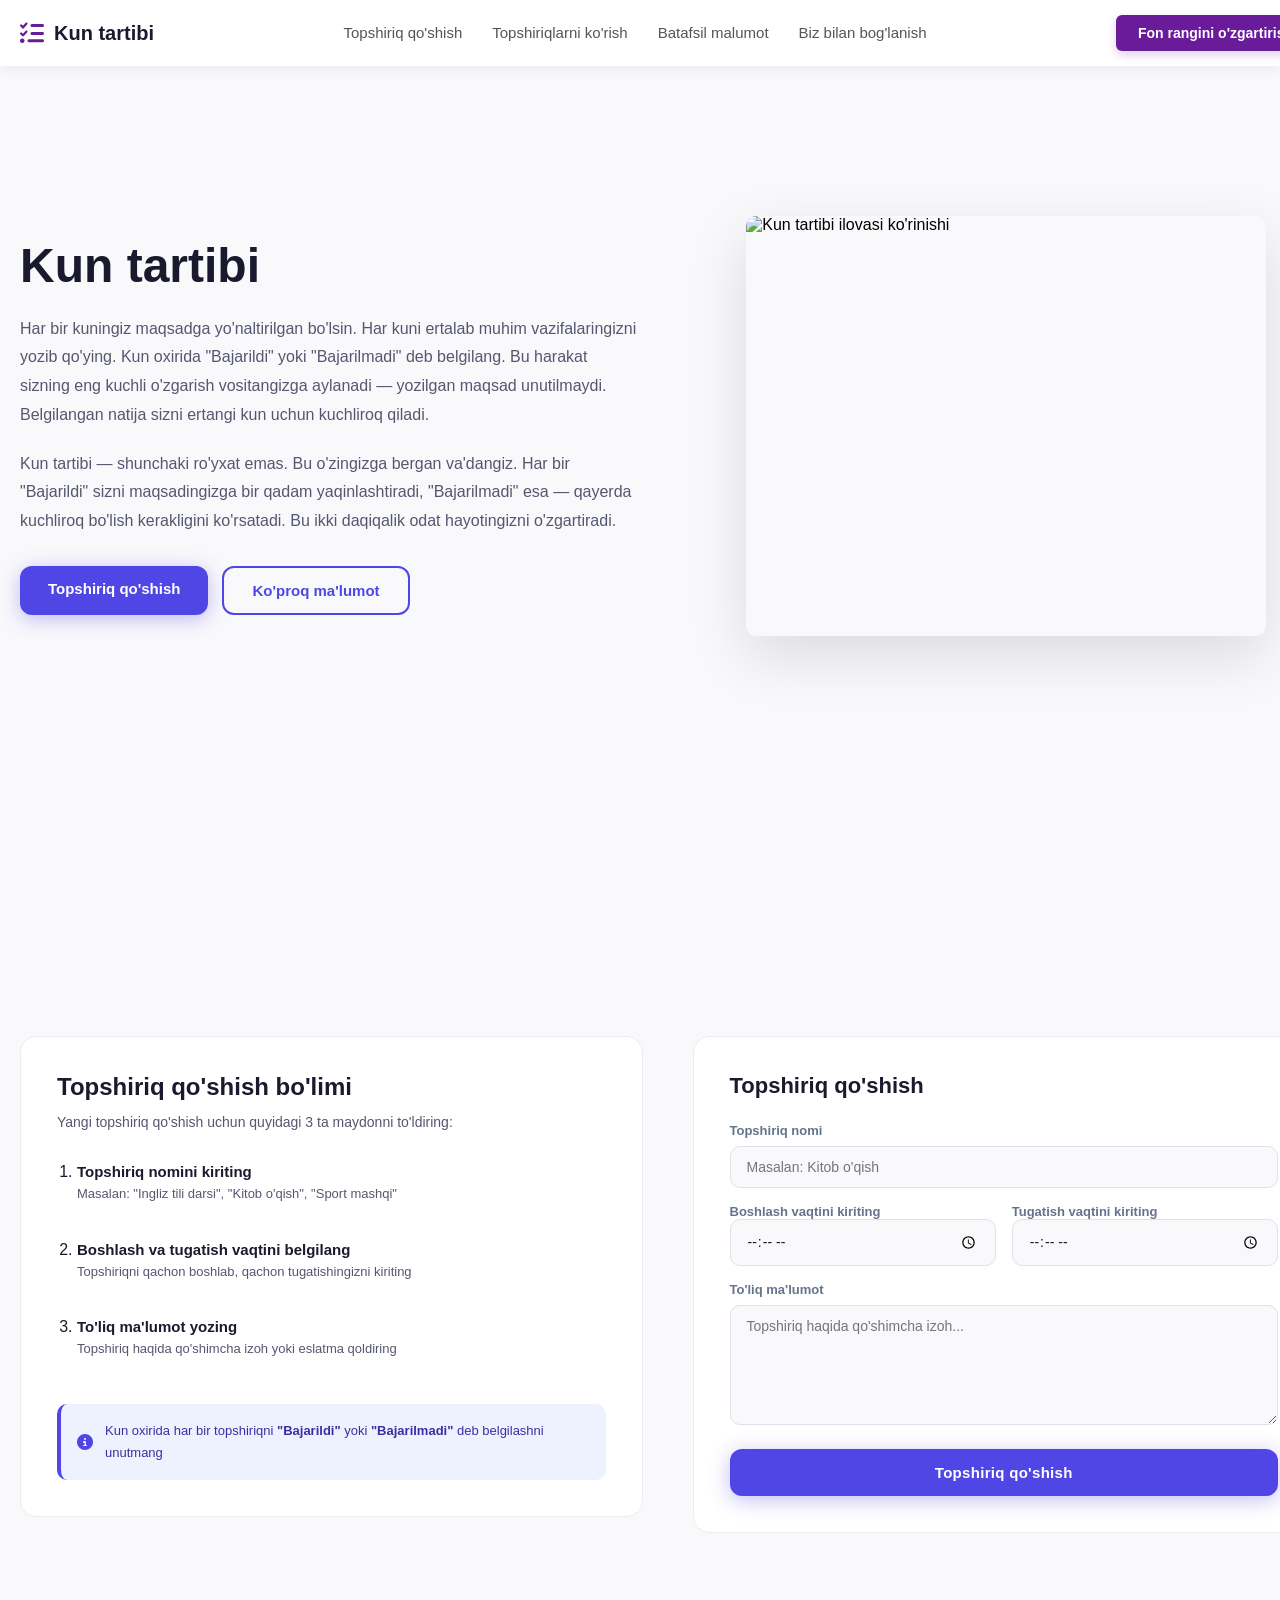
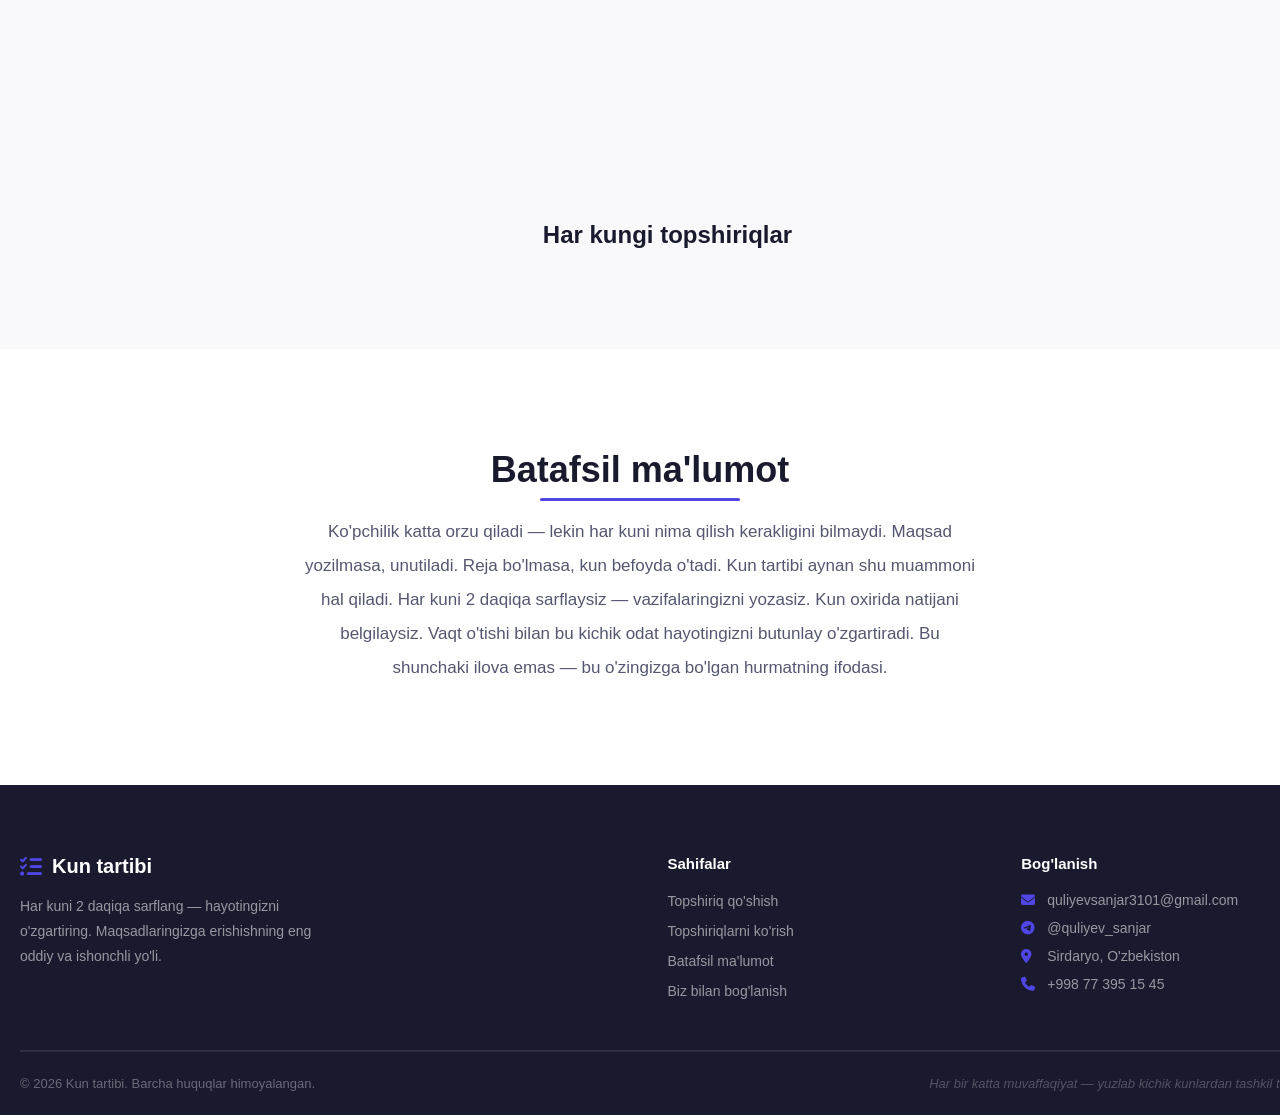
==== index.html @ b821792e "loyiha local storegdan malumot olib keyin uni ekranga chiqarishga moslatirilyapdi" ====
<!DOCTYPE html>
<html lang="uz">

<head>
    <meta charset="UTF-8">
    <meta name="viewport" content="width=device-width, initial-scale=1.0">
    <title>Kun tartibi</title>
    <link rel="stylesheet" href="daily_routine.css">
    <link rel="stylesheet" href="https://cdnjs.cloudflare.com/ajax/libs/font-awesome/6.5.0/css/all.min.css">
</head>

<body>
    <header>
        <div class="contanier">
            <nav class="nav">
                <div class="nav__logo">
                    <i class="fa-solid fa-list-check" aria-hidden="true"></i>
                    <h3 class="nav__title">Kun tartibi</h3>
                </div>
                <ul class="nav__list">
                    <li class="nav__item">
                        <a class="nav__link" href="#created_todo">Topshiriq qo'shish</a>
                    </li>
                    <li class="nav__item">
                        <a class="nav__link" href="#box_todo_cards">Topshiriqlarni ko'rish</a>
                    </li>
                    <li class=" nav__item">
                            <a class="nav__link" href="#abaut">Batafsil malumot</a>
                    </li>
                    <li class="nav__item">
                        <a class="nav__link" href="#footer">Biz bilan bog'lanish</a>
                    </li>
                </ul>
                <button class="nav__btn" type="button">Fon rangini o'zgartirish</button>
            </nav>
        </div>
    </header>

    <main>
        <section class="hero">
            <div class="contanier">
                <div class="hero__text">
                    <h1>Kun tartibi</h1>
                    <p>
                        Har bir kuningiz maqsadga yo'naltirilgan bo'lsin.
                        Har kuni ertalab muhim vazifalaringizni yozib qo'ying.
                        Kun oxirida "Bajarildi" yoki "Bajarilmadi" deb belgilang.
                        Bu harakat sizning eng kuchli o'zgarish vositangizga aylanadi —
                        yozilgan maqsad unutilmaydi. Belgilangan natija sizni
                        ertangi kun uchun kuchliroq qiladi.
                    </p>
                    <p>
                        Kun tartibi — shunchaki ro'yxat emas. Bu o'zingizga bergan
                        va'dangiz. Har bir "Bajarildi" sizni maqsadingizga bir qadam
                        yaqinlashtiradi, "Bajarilmadi" esa — qayerda kuchliroq bo'lish
                        kerakligini ko'rsatadi. Bu ikki daqiqalik odat hayotingizni
                        o'zgartiradi.
                    </p>
                    <div class="hero__btns">
                        <a href="#created_todo" type="button">Topshiriq qo'shish</a>
                        <a href="#abaut" type="button">Ko'proq ma'lumot</a>
                    </div>
                </div>
                <div class="hero__img">
                    <img src="https://mir-s3-cdn-cf.behance.net/projects/404/f6aa38235719195.68dd0579558c4.jpg"
                        alt="Kun tartibi ilovasi ko'rinishi">
                </div>
            </div>
        </section>

        <section id="created_todo" class="form_todo">
            <div class="contanier">
                <div class="form_info">
                    <h2>Topshiriq qo'shish bo'limi</h2>
                    <p>Yangi topshiriq qo'shish uchun quyidagi 3 ta maydonni to'ldiring:</p>
                    <ol>
                        <li>
                            <strong>Topshiriq nomini kiriting</strong>
                            <p>Masalan: "Ingliz tili darsi", "Kitob o'qish", "Sport mashqi"</p>
                        </li>
                        <li>
                            <strong>Boshlash va tugatish vaqtini belgilang</strong>
                            <p>Topshiriqni qachon boshlab, qachon tugatishingizni kiriting</p>
                        </li>
                        <li>
                            <strong>To'liq ma'lumot yozing</strong>
                            <p>Topshiriq haqida qo'shimcha izoh yoki eslatma qoldiring</p>
                        </li>
                    </ol>
                    <div class="form_info__note">
                        <i class="fa-solid fa-circle-info"></i>
                        <p>
                            Kun oxirida har bir topshiriqni
                            <strong>"Bajarildi"</strong> yoki
                            <strong>"Bajarilmadi"</strong>
                            deb belgilashni unutmang
                        </p>
                    </div>
                </div>

                <div class="form">
                    <form action="">
                        <h3>Topshiriq qo'shish</h3>
                        <label for="form_title">Topshiriq nomi</label>
                        <input id="form_title" type="text" placeholder="Masalan: Kitob o'qish">
                        <div class="time_todo">
                            <div class="start_time">
                                <label class="lbl_start" for="start">Boshlash vaqtini kiriting</label>
                                <input class="start" id="start" type="time">
                            </div>
                            <div class="end_time">
                                <label class="lbl_end" for="end">Tugatish vaqtini kiriting</label>
                                <input class="end" id="end" type="time">
                            </div>
                        </div>
                        <label for="form_body">To'liq ma'lumot</label>
                        <textarea name="form_body" id="form_body"
                            placeholder="Topshiriq haqida qo'shimcha izoh..."></textarea>
                        <button id="todo_btn" class="form_btn" type="submit">Topshiriq qo'shish</button>
                    </form>
                </div>
            </div>
        </section>
        <section id="box_todo_cards" class="box_todo_cards">
            <div class="contanier">
                <div class="todo_cards_title">
                    <h1>Har kungi topshiriqlar</h1>
                </div>
                <div id="todo_cards" class="todo_cards">
                </div>
            </div>
        </section>
        <section class="box_upd_form">
            <div class="upd_form">
                <form action="">
                    <h3>Topshiriqni ozgartirish</h3>
                    <label for="upd_form_title">Topshiriq nomi</label>
                    <input id="upd_form_title" type="text" placeholder="Masalan: Kitob o'qish">
                    <div class="upd_time_todo">
                        <div class="upd_start_time">
                            <label class="lbl_start" for="upd_start">Boshlash vaqtini kiriting</label>
                            <input class="upd_start" id="upd_start" type="time">
                        </div>
                        <div class="upd_end_time">
                            <label class="upd_lbl_end" for="upd_end">Tugatish vaqtini kiriting</label>
                            <input class="upd_end" id="upd_end" type="time">
                        </div>
                    </div>
                    <label for="upd_form_body">To'liq ma'lumot</label>
                    <textarea name="upd_form_body" id="upd_form_body"
                        placeholder="Topshiriq haqida qo'shimcha izoh..."></textarea>
                    <button id="upd_todo_btn" class="upd_form_btn" type="submit">O'zgartirish</button>
        </section>
        <section id="abaut" class="about">
            <div class="abaut_contanier">
                <h1 class="about__title">Batafsil ma'lumot</h1>
                <p class="about__desc">
                    Ko'pchilik katta orzu qiladi — lekin har kuni nima qilish kerakligini bilmaydi.
                    Maqsad yozilmasa, unutiladi. Reja bo'lmasa, kun befoyda o'tadi.
                    Kun tartibi aynan shu muammoni hal qiladi. Har kuni 2 daqiqa sarflaysiz —
                    vazifalaringizni yozasiz. Kun oxirida natijani belgilaysiz. Vaqt o'tishi bilan
                    bu kichik odat hayotingizni butunlay o'zgartiradi.
                    Bu shunchaki ilova emas — bu o'zingizga bo'lgan hurmatning ifodasi.
                </p>
            </div>
        </section>
    </main>
    <footer id="footer" class="footer">
        <div class="contanier">
            <div class="footer__top">
                <div class="footer__brand">
                    <div class="footer__logo">
                        <i class="fa-solid fa-list-check"></i>
                        <h3>Kun tartibi</h3>
                    </div>
                    <p>Har kuni 2 daqiqa sarflang — hayotingizni o'zgartiring. Maqsadlaringizga erishishning eng oddiy
                        va ishonchli yo'li.</p>
                </div>
                <div class="footer__links">
                    <h4>Sahifalar</h4>
                    <ul>
                        <li><a href="#created_todo">Topshiriq qo'shish</a></li>
                        <li><a href="#box_todo_cards">Topshiriqlarni ko'rish</a></li>
                        <li><a href="#abaut">Batafsil ma'lumot</a></li>
                        <li><a href="#footer">Biz bilan bog'lanish</a></li>
                    </ul>
                </div>
                <div class="footer__contact">
                    <h4>Bog'lanish</h4>
                    <ul>
                        <li>
                            <i class="fa-solid fa-envelope"></i>
                            <a
                                href="https://mail.google.com/mail/u/0/#inbox?compose=new">quliyevsanjar3101@gmail.com</a>
                        </li>
                        <li>
                            <i class="fa-brands fa-telegram"></i>
                            <a href="https://t.me/quliyev_sanjar">@quliyev_sanjar</a>
                        </li>
                        <li>
                            <i class="fa-solid fa-location-dot"></i>
                            <span>Sirdaryo, O'zbekiston</span>
                        </li>
                        <li>
                            <i class="fa-solid fa-phone"></i>
                            <span>+998 77 395 15 45</span>
                        </li>
                    </ul>
                </div>
            </div>
            <div class="footer__bottom">
                <p>© 2026 Kun tartibi. Barcha huquqlar himoyalangan.</p>
                <p>Har bir katta muvaffaqiyat — yuzlab kichik kunlardan tashkil topadi.</p>
            </div>
        </div>
    </footer>
    <script src="daily_routine.js"></script>
</body>

</html>
---- daily_routine.css ----
/* ─── CSS Variables (Light Mode) ─────────────────── */
:root {
    --bg-primary: #ffffff;
    --bg-secondary: #f9f9fb;
    --bg-input: #f9f9fb;
    --bg-card: #ffffff;
    --bg-hero: #f9f9fb;
    --bg-about: #ffffff;
    --bg-note: #eef2ff;

    --text-primary: #1a1a2e;
    --text-secondary: #555770;
    --text-muted: #64748b;
    --text-placeholder: #cbd5e1;

    --border-color: #ececf1;
    --border-input: #e0e0eb;
    --border-card: #e8eeff;
    --border-note: #4f46e5;

    --accent-purple: #6a1b9a;
    --accent-purple-dark: #4a148c;
    --accent-indigo: #4f46e5;
    --accent-indigo-dark: #4338ca;
    --accent-indigo-darker: #3730a3;
    --accent-blue-start: #0ea5e9;
    --accent-blue-end: #38bdf8;

    --nav-link: #555;
    --nav-link-hover: #6a1b9a;
    --logo-icon: #6a1b9a;

    --note-icon: #4f46e5;
    --note-text: #3730a3;

    --card-gradient-start: #ffffff;
    --card-gradient-end: #f7f9ff;
    --card-time-bg-start: #f5f7ff;
    --card-time-bg-end: #eef1ff;
    --card-time-border: #dde3ff;
    --card-time-label: #a0aacc;
    --card-time-value: #5a6fd6;
    --card-title: #4a5dbf;
    --card-body: #8f9dc8;

    --btn-upd-start: #1e3a8a;
    --btn-upd-end: #2563eb;
    --btn-del-start: #880000;
    --btn-del-end: #cc2200;
    --btn-del-border: #ffd0d0;

    --modal-bg: #ffffff;
    --modal-input-border: #e2e8f0;
    --modal-text: #1e293b;
    --modal-backdrop: rgba(15, 23, 42, 0.5);

    --shadow-header: 0 4px 12px rgba(0, 0, 0, 0.05);
    --shadow-img: 0 20px 60px rgba(0, 0, 0, 0.12);
    --shadow-modal: 0 25px 60px rgba(0, 0, 0, 0.18);
    --shadow-form: 0 4px 20px rgba(79, 70, 229, 0.35);
    --shadow-form-hover: 0 8px 28px rgba(79, 70, 229, 0.5);
    --shadow-form-active: 0 2px 10px rgba(79, 70, 229, 0.3);
    --shadow-modal-btn: 0 4px 14px rgba(14, 165, 233, 0.35);
    --focus-ring: 0 0 0 4px rgba(79, 70, 229, 0.1);
}

/* ─── CSS Variables (Dark Mode) ──────────────────── */
body.dark-mode {
    --bg-primary: #0f0f17;
    --bg-secondary: #13131e;
    --bg-input: #1a1a2a;
    --bg-card: #1a1a2a;
    --bg-hero: #13131e;
    --bg-about: #0f0f17;
    --bg-note: #1e1e35;

    --text-primary: #e8e8f0;
    --text-secondary: #9494b0;
    --text-muted: #8899bb;
    --text-placeholder: #4a5580;

    --border-color: #2a2a42;
    --border-input: #2e2e48;
    --border-card: #2a2a48;
    --border-note: #6366f1;

    --accent-purple: #a855f7;
    --accent-purple-dark: #9333ea;
    --accent-indigo: #6366f1;
    --accent-indigo-dark: #4f52d4;
    --accent-indigo-darker: #4346c4;
    --accent-blue-start: #38bdf8;
    --accent-blue-end: #7dd3fc;

    --nav-link: #c0c0d8;
    --nav-link-hover: #a78bfa;
    --logo-icon: #a855f7;

    --note-icon: #818cf8;
    --note-text: #c7d2fe;

    --card-gradient-start: #1a1a2a;
    --card-gradient-end: #1e1e30;
    --card-time-bg-start: #1e1e34;
    --card-time-bg-end: #1a1a30;
    --card-time-border: #2e2e50;
    --card-time-label: #5a6490;
    --card-time-value: #818cf8;
    --card-title: #818cf8;
    --card-body: #6870a0;

    --btn-upd-start: #1e40af;
    --btn-upd-end: #3b82f6;
    --btn-del-start: #991b1b;
    --btn-del-end: #dc2626;
    --btn-del-border: #7f1d1d;

    --modal-bg: #1a1a2e;
    --modal-input-border: #2e2e48;
    --modal-text: #e2e8f0;
    --modal-backdrop: rgba(0, 0, 0, 0.75);

    --shadow-header: 0 4px 12px rgba(0, 0, 0, 0.3);
    --shadow-img: 0 20px 60px rgba(0, 0, 0, 0.4);
    --shadow-modal: 0 25px 60px rgba(0, 0, 0, 0.5);
    --shadow-form: 0 4px 20px rgba(99, 102, 241, 0.25);
    --shadow-form-hover: 0 8px 28px rgba(99, 102, 241, 0.4);
    --shadow-form-active: 0 2px 10px rgba(99, 102, 241, 0.2);
    --shadow-modal-btn: 0 4px 14px rgba(56, 189, 248, 0.25);
    --focus-ring: 0 0 0 4px rgba(99, 102, 241, 0.2);
}

/* ─── Universal Reset ────────────────────────────── */
* {
    margin: 0;
    padding: 0;
    box-sizing: border-box;
    font-family: 'Poppins', sans-serif;
    transition:
        background-color 0.35s ease,
        background 0.35s ease,
        color 0.25s ease,
        border-color 0.25s ease,
        box-shadow 0.25s ease;
}

/* ─── Header ─────────────────────────────────────── */
header {
    background-color: var(--bg-primary);
    padding: 15px 0;
    box-shadow: var(--shadow-header);
    position: sticky;
    top: 0;
    z-index: 1000;
}

.contanier {
    width: 1335px;
    margin: 0 auto;
    padding: 0 20px;
}

.nav {
    display: flex;
    justify-content: space-between;
    align-items: center;
}

.nav__logo {
    display: flex;
    align-items: center;
    gap: 10px;
}

.nav__logo i {
    font-size: 24px;
    color: var(--logo-icon);
}

.nav__logo h3 {
    font-size: 20px;
    color: var(--text-primary);
    font-weight: 700;
}

.nav__list {
    display: flex;
    list-style: none;
    gap: 30px;
}

.nav__link {
    text-decoration: none;
    color: var(--nav-link);
    font-size: 15px;
    font-weight: 500;
    transition: color 0.3s ease;
    position: relative;
}

.nav__link:hover {
    color: var(--nav-link-hover);
}

.nav__link::after {
    content: '';
    position: absolute;
    width: 0;
    height: 2px;
    bottom: -4px;
    left: 0;
    background-color: var(--nav-link-hover);
    transition: width 0.3s ease;
}

.nav__link:hover::after {
    width: 100%;
}

.nav__btn {
    background-color: var(--accent-purple);
    color: #ffffff;
    border: none;
    padding: 10px 22px;
    border-radius: 6px;
    font-size: 14px;
    font-weight: 600;
    cursor: pointer;
    transition: all 0.3s cubic-bezier(0.4, 0, 0.2, 1);
    box-shadow: 0 4px 10px rgba(106, 27, 154, 0.2);
}

.nav__btn:hover {
    background-color: var(--accent-purple-dark);
    transform: translateY(-2px);
    box-shadow: 0 6px 15px rgba(106, 27, 154, 0.3);
}

.nav__btn:active {
    transform: translateY(0);
}

/* ─── Hero ─────────────────────────────────────── */
.hero {
    background-color: var(--bg-hero);
    min-height: 100vh;
    padding-top: 150px;
}

.hero .contanier {
    display: flex;
    align-items: center;
    gap: 60px;
}

.hero__text {
    flex: 1;
    display: flex;
    flex-direction: column;
    gap: 20px;
}

.hero__text h1 {
    font-size: 48px;
    font-weight: 700;
    color: var(--text-primary);
    line-height: 1.2;
}

.hero__text p {
    font-size: 16px;
    color: var(--text-secondary);
    line-height: 1.8;
}

.hero__img {
    flex: 1;
    display: flex;
    justify-content: center;
    align-items: center;
}

.hero__img img {
    width: 100%;
    max-width: 520px;
    height: 420px;
    object-fit: cover;
    border-radius: 10px;
    box-shadow: var(--shadow-img);
}

.hero__btns {
    display: flex;
    gap: 14px;
    margin-top: 10px;
}

.hero__btns a {
    padding: 14px 28px;
    font-size: 15px;
    font-weight: 600;
    border-radius: 12px;
    cursor: pointer;
    border: none;
    transition: all 0.25s ease;
    text-decoration: none;
}

.hero__btns a:first-child {
    background-color: var(--accent-indigo);
    color: #ffffff;
    box-shadow: 0 4px 20px rgba(79, 70, 229, 0.35);
}

.hero__btns a:first-child:hover {
    background-color: var(--accent-indigo-dark);
    box-shadow: 0 6px 28px rgba(79, 70, 229, 0.5);
    transform: translateY(-2px);
}

.hero__btns a:first-child:active {
    background-color: var(--accent-indigo-darker);
    box-shadow: 0 2px 10px rgba(79, 70, 229, 0.3);
    transform: translateY(0px) scale(0.98);
}

.hero__btns a:last-child {
    background-color: transparent;
    color: var(--accent-indigo);
    border: 2px solid var(--accent-indigo);
}

.hero__btns a:last-child:hover {
    background-color: var(--bg-note);
    border-color: var(--accent-indigo-dark);
    color: var(--accent-indigo-dark);
    transform: translateY(-2px);
}

.hero__btns a:last-child:active {
    background-color: var(--bg-note);
    transform: translateY(0px) scale(0.98);
}

/* ─── Form Todo ─────────────────────────────────── */
.form_todo {
    background-color: var(--bg-secondary);
    min-height: 95vh;
    padding: 70px 0;
}

.form_todo .contanier {
    display: flex;
    gap: 50px;
    align-items: flex-start;
}

.form_info {
    flex: 1;
    background-color: var(--bg-card);
    border-radius: 16px;
    padding: 36px;
    border: 1px solid var(--border-color);
}

.form_info h2 {
    font-size: 24px;
    font-weight: 700;
    color: var(--text-primary);
    margin-bottom: 10px;
}

.form_info > p {
    font-size: 14px;
    color: var(--text-secondary);
    line-height: 1.7;
    margin-bottom: 28px;
}

.form_info ol {
    display: flex;
    flex-direction: column;
    gap: 20px;
    padding-left: 20px;
    margin-bottom: 28px;
}

.form_info ol li {
    color: var(--text-primary);
    margin-bottom: 16px;
}

.form_info ol li strong {
    font-size: 15px;
    font-weight: 600;
    color: var(--text-primary);
    display: block;
    margin-bottom: 4px;
}

.form_info ol li p {
    font-size: 13px;
    color: var(--text-secondary);
    line-height: 1.6;
}

.form_info__note {
    display: flex;
    align-items: center;
    gap: 12px;
    background-color: var(--bg-note);
    border-left: 4px solid var(--border-note);
    border-radius: 10px;
    padding: 16px;
}

.form_info__note i {
    color: var(--note-icon);
    font-size: 16px;
    flex-shrink: 0;
}

.form_info__note p {
    font-size: 13px;
    color: var(--note-text);
    line-height: 1.7;
}

.form_info__note strong {
    color: var(--note-text);
}

.form {
    flex: 1;
    background-color: var(--bg-card);
    border-radius: 16px;
    padding: 36px;
    border: 1px solid var(--border-color);
}

.form form {
    display: flex;
    flex-direction: column;
    gap: 16px;
}

.form form h3 {
    font-size: 22px;
    font-weight: 700;
    color: var(--text-primary);
    margin-bottom: 8px;
}

.form form label {
    font-size: 13px;
    font-weight: 600;
    color: var(--text-muted);
    margin-bottom: -8px;
}

.form form input[type="text"],
.form form textarea {
    width: 100%;
    padding: 12px 16px;
    font-size: 14px;
    color: var(--text-primary);
    background-color: var(--bg-input);
    border: 1.5px solid var(--border-input);
    border-radius: 10px;
    outline: none;
    transition: border-color 0.25s ease, box-shadow 0.25s ease, background-color 0.25s ease;
    font-family: 'Poppins', sans-serif;
}

.form form input[type="text"]:focus,
.form form textarea:focus {
    border-color: var(--accent-indigo);
    box-shadow: var(--focus-ring);
    background-color: var(--bg-card);
}

.form form textarea {
    resize: vertical;
    min-height: 120px;
}

.time_todo {
    display: flex;
    gap: 16px;
}

.start_time,
.end_time {
    flex: 1;
    display: flex;
    flex-direction: column;
    gap: 8px;
}

.lbl_start,
.lbl_end {
    font-size: 13px;
    font-weight: 600;
    color: var(--text-muted);
}

.start,
.end {
    width: 100%;
    padding: 12px 16px;
    font-size: 14px;
    color: var(--text-primary);
    background-color: var(--bg-input);
    border: 1.5px solid var(--border-input);
    border-radius: 10px;
    outline: none;
    cursor: pointer;
    transition: border-color 0.25s ease, box-shadow 0.25s ease;
    font-family: 'Poppins', sans-serif;
    color-scheme: light dark;
}

.start:focus,
.end:focus {
    border-color: var(--accent-indigo);
    box-shadow: var(--focus-ring);
    background-color: var(--bg-card);
}

.form_btn {
    width: 100%;
    padding: 15px;
    font-size: 15px;
    font-weight: 600;
    font-family: 'Poppins', sans-serif;
    color: #ffffff;
    background-color: var(--accent-indigo);
    border: none;
    border-radius: 12px;
    cursor: pointer;
    margin-top: 8px;
    letter-spacing: 0.3px;
    box-shadow: var(--shadow-form);
    transition: all 0.25s ease;
}

.form_btn:hover {
    background-color: var(--accent-indigo-dark);
    box-shadow: var(--shadow-form-hover);
    transform: translateY(-2px);
}

.form_btn:active {
    background-color: var(--accent-indigo-darker);
    box-shadow: var(--shadow-form-active);
    transform: translateY(0px) scale(0.98);
}

/* ─── Todo Cards ─────────────────────────────────── */
.box_todo_cards {
    background-color: var(--bg-secondary);
}

.todo_cards_title {
    text-align: center;
    margin-bottom: 80px;
}

.todo_cards_title h1 {
    color: var(--text-primary);
}

.todo_cards {
    display: flex;
    flex-wrap: wrap;
    justify-content: center;
    padding-bottom: 20px;
}

.todo_card {
    width: 280px;
    background: linear-gradient(135deg, var(--card-gradient-start) 0%, var(--card-gradient-end) 100%);
    border-radius: 16px;
    margin: 20px 10px;
    padding: 10px;
    border: 1px solid var(--border-card);
    align-items: center;
}

.todo_card h3 {
    color: var(--card-title);
    font-size: 15px;
    font-weight: 700;
    margin-bottom: 4px;
    display: flex;
    align-items: center;
    gap: 8px;
}

.todo_card h3::before {
    content: '';
    display: inline-block;
    width: 8px;
    height: 8px;
    border-radius: 50%;
    background: linear-gradient(135deg, #a0aef8, #8899f0);
    flex-shrink: 0;
}

.todo_card > p {
    color: var(--card-body);
    font-size: 12px;
    margin-bottom: 16px;
    padding-left: 16px;
}

.todo_time {
    display: flex;
    gap: 10px;
    margin-bottom: 16px;
    text-align: center;
}

.todo_time .start,
.todo_time .end {
    flex: 1;
    background: linear-gradient(135deg, var(--card-time-bg-start), var(--card-time-bg-end));
    border-radius: 10px;
    padding: 5px;
    border: 1px solid var(--card-time-border);
}

.todo_time .start p,
.todo_time .end p {
    font-size: 9px;
    text-transform: uppercase;
    letter-spacing: 1px;
    color: var(--card-time-label);
    margin-bottom: 4px;
}

.start_time,
.end_time {
    font-size: 18px;
    font-weight: 800;
    color: var(--card-time-value);
}

.todo_btns {
    display: flex;
    gap: 8px;
}

.upd_btn,
.delete_btn {
    flex: 1;
    padding: 10px;
    border-radius: 10px;
    cursor: pointer;
    font-size: 12px;
    font-weight: 600;
    transition: all 0.3s;
    border: none;
}

.upd_btn {
    background: linear-gradient(135deg, var(--btn-upd-start), var(--btn-upd-end));
    color: #fff;
}

.upd_btn:hover {
    background: linear-gradient(135deg, #8899f0, #7080e8);
    transform: translateY(-2px);
    box-shadow: 0 6px 20px rgba(136, 153, 240, 0.4);
}

.upd_btn:active {
    transform: translateY(0) scale(0.97);
}

.delete_btn {
    background: linear-gradient(135deg, var(--btn-del-start), var(--btn-del-end));
    color: #ffffff;
    border: 1.5px solid var(--btn-del-border);
}

.delete_btn:hover {
    background: linear-gradient(135deg, #ffb3b3, #ff9090);
    color: #fff;
    transform: translateY(-2px);
    box-shadow: 0 6px 20px rgba(255, 144, 144, 0.4);
}

.delete_btn:active {
    transform: translateY(0) scale(0.97);
}

/* ─── About ─────────────────────────────────────── */
.about {
    background-color: var(--bg-about);
    padding: 100px 0;
}

.about .abaut_contanier {
    display: flex;
    flex-direction: column;
    align-items: center;
    text-align: center;
    max-width: 750px;
    margin: 0 auto;
}

.about__title {
    font-size: 36px;
    font-weight: 700;
    color: var(--text-primary);
    margin-bottom: 24px;
    position: relative;
    display: inline-block;
}

.about__title::after {
    content: '';
    position: absolute;
    bottom: -10px;
    left: 50%;
    transform: translateX(-50%);
    width: 200px;
    height: 3px;
    background-color: var(--accent-indigo);
    border-radius: 2px;
}

.about__desc {
    font-size: 17px;
    color: var(--text-secondary);
    line-height: 2;
    max-width: 680px;
}

/* ─── Footer ─────────────────────────────────────── */
.footer {
    background-color: #1a1a2e;
    padding: 70px 0 0 0;
}

.footer__top {
    display: flex;
    gap: 60px;
    padding-bottom: 50px;
    border-bottom: 1px solid rgba(255, 255, 255, 0.1);
}

.footer__brand {
    flex: 2;
}

.footer__logo {
    display: flex;
    align-items: center;
    gap: 10px;
    margin-bottom: 16px;
}

.footer__logo i {
    font-size: 22px;
    color: #4f46e5;
}

.footer__logo h3 {
    font-size: 20px;
    font-weight: 700;
    color: #ffffff;
}

.footer__brand p {
    font-size: 14px;
    color: rgba(255, 255, 255, 0.55);
    line-height: 1.8;
    max-width: 300px;
}

.footer__links,
.footer__contact {
    flex: 1;
}

.footer__links h4,
.footer__contact h4 {
    font-size: 15px;
    font-weight: 600;
    color: #ffffff;
    margin-bottom: 20px;
}

.footer__links ul,
.footer__contact ul {
    list-style: none;
    display: flex;
    flex-direction: column;
    gap: 12px;
}

.footer__links ul li a {
    text-decoration: none;
    font-size: 14px;
    color: rgba(255, 255, 255, 0.55);
    transition: color 0.25s ease;
}

.footer__links ul li a:hover {
    color: #ffffff;
}

.footer__contact ul li {
    display: flex;
    align-items: center;
    gap: 10px;
    font-size: 14px;
    color: rgba(255, 255, 255, 0.55);
}

.footer__contact ul li i {
    font-size: 14px;
    color: #4f46e5;
    width: 16px;
}

.footer__bottom {
    display: flex;
    justify-content: space-between;
    align-items: center;
    padding: 24px 0;
    border-top: 1px solid rgba(255, 255, 255, 0.08);
}

.footer__bottom p {
    font-size: 13px;
    color: rgba(255, 255, 255, 0.35);
}

.footer__bottom p:last-child {
    font-style: italic;
    color: rgba(255, 255, 255, 0.25);
}

.footer__contact ul li a {
    text-decoration: none;
    color: rgba(255, 255, 255, 0.55);
    transition: color 0.25s ease;
}

.footer__contact ul li a:hover {
    color: #ffffff;
}

.footer__contact ul li span {
    color: rgba(255, 255, 255, 0.55);
}

/* ─── Update Modal ───────────────────────────────── */
.box_upd_form {
    display: none;
}

.upd_form {
    position: fixed;
    inset: 0;
    background: var(--modal-backdrop);
    display: flex;
    align-items: center;
    justify-content: center;
    z-index: 1000;
    padding: 1rem;
}

.upd_form form {
    background: var(--modal-bg);
    border-radius: 12px;
    width: 100%;
    max-width: 440px;
    overflow: hidden;
    box-shadow: var(--shadow-modal);
    animation: modalFadeIn 0.25s ease;
    border: 1px solid var(--border-color);
}

@keyframes modalFadeIn {
    from { opacity: 0; transform: translateY(-16px) scale(0.98); }
    to   { opacity: 1; transform: translateY(0) scale(1); }
}

.upd_form form h3 {
    font-size: 17px;
    font-weight: 700;
    color: #ffffff;
    margin: 0;
    padding: 1.25rem 1.5rem;
    background: linear-gradient(90deg, var(--accent-blue-start) 0%, var(--accent-blue-end) 100%);
    letter-spacing: 0.01em;
}

.upd_form form > label,
.upd_form form > input,
.upd_form form > textarea,
.upd_time_todo {
    display: block;
    padding-left: 1.5rem;
    padding-right: 1.5rem;
}

.upd_form form label {
    display: block;
    font-size: 12px;
    font-weight: 600;
    color: var(--text-muted);
    margin-top: 1.1rem;
    margin-bottom: 4px;
    padding-left: 1.5rem;
}

.upd_form form input[type="text"],
.upd_form form input[type="time"] {
    width: 100%;
    box-sizing: border-box;
    border: none;
    border-bottom: 2px solid var(--modal-input-border);
    padding: 8px 0;
    font-size: 14px;
    color: var(--modal-text);
    background: transparent;
    outline: none;
    transition: border-color 0.2s ease;
    color-scheme: light dark;
}

.upd_form form input[type="text"] {
    padding-left: 1.5rem;
    padding-right: 1.5rem;
}

.upd_form form input[type="text"]:focus,
.upd_form form input[type="time"]:focus {
    border-bottom-color: var(--accent-blue-start);
}

.upd_form form input::placeholder {
    color: var(--text-placeholder);
    font-size: 13px;
}

.upd_time_todo {
    display: grid;
    grid-template-columns: 1fr 1fr;
    gap: 16px;
    padding-left: 1.5rem;
    padding-right: 1.5rem;
    margin-top: 0;
}

.upd_start_time,
.upd_end_time {
    display: flex;
    flex-direction: column;
}

.upd_time_todo label {
    padding-left: 0 !important;
    margin-top: 1rem;
}

.upd_start,
.upd_end {
    width: 100%;
    box-sizing: border-box;
}

#upd_form_body {
    width: 100%;
    box-sizing: border-box;
    background: transparent;
    border: none;
    border-bottom: 2px solid var(--modal-input-border);
    padding: 8px 1.5rem;
    font-size: 14px;
    color: var(--modal-text);
    resize: none;
    height: 80px;
    outline: none;
    font-family: inherit;
    transition: border-color 0.2s ease;
    display: block;
}

#upd_form_body:focus {
    border-bottom-color: var(--accent-blue-start);
}

#upd_form_body::placeholder {
    color: var(--text-placeholder);
    font-size: 13px;
}

.upd_form_btn {
    display: block;
    width: calc(100% - 3rem);
    margin: 1.25rem 1.5rem 1.5rem;
    padding: 12px;
    border: none;
    border-radius: 8px;
    font-size: 14px;
    font-weight: 600;
    color: #ffffff;
    cursor: pointer;
    background: linear-gradient(90deg, var(--accent-blue-start) 0%, var(--accent-blue-end) 100%);
    letter-spacing: 0.02em;
    transition: opacity 0.2s ease, transform 0.15s ease, box-shadow 0.2s ease;
    box-shadow: var(--shadow-modal-btn);
}

.upd_form_btn:hover {
    opacity: 0.88;
    box-shadow: 0 6px 20px rgba(14, 165, 233, 0.48);
}

.upd_form_btn:active {
    transform: scale(0.98);
    opacity: 1;
    box-shadow: 0 2px 8px rgba(14, 165, 233, 0.3);
}
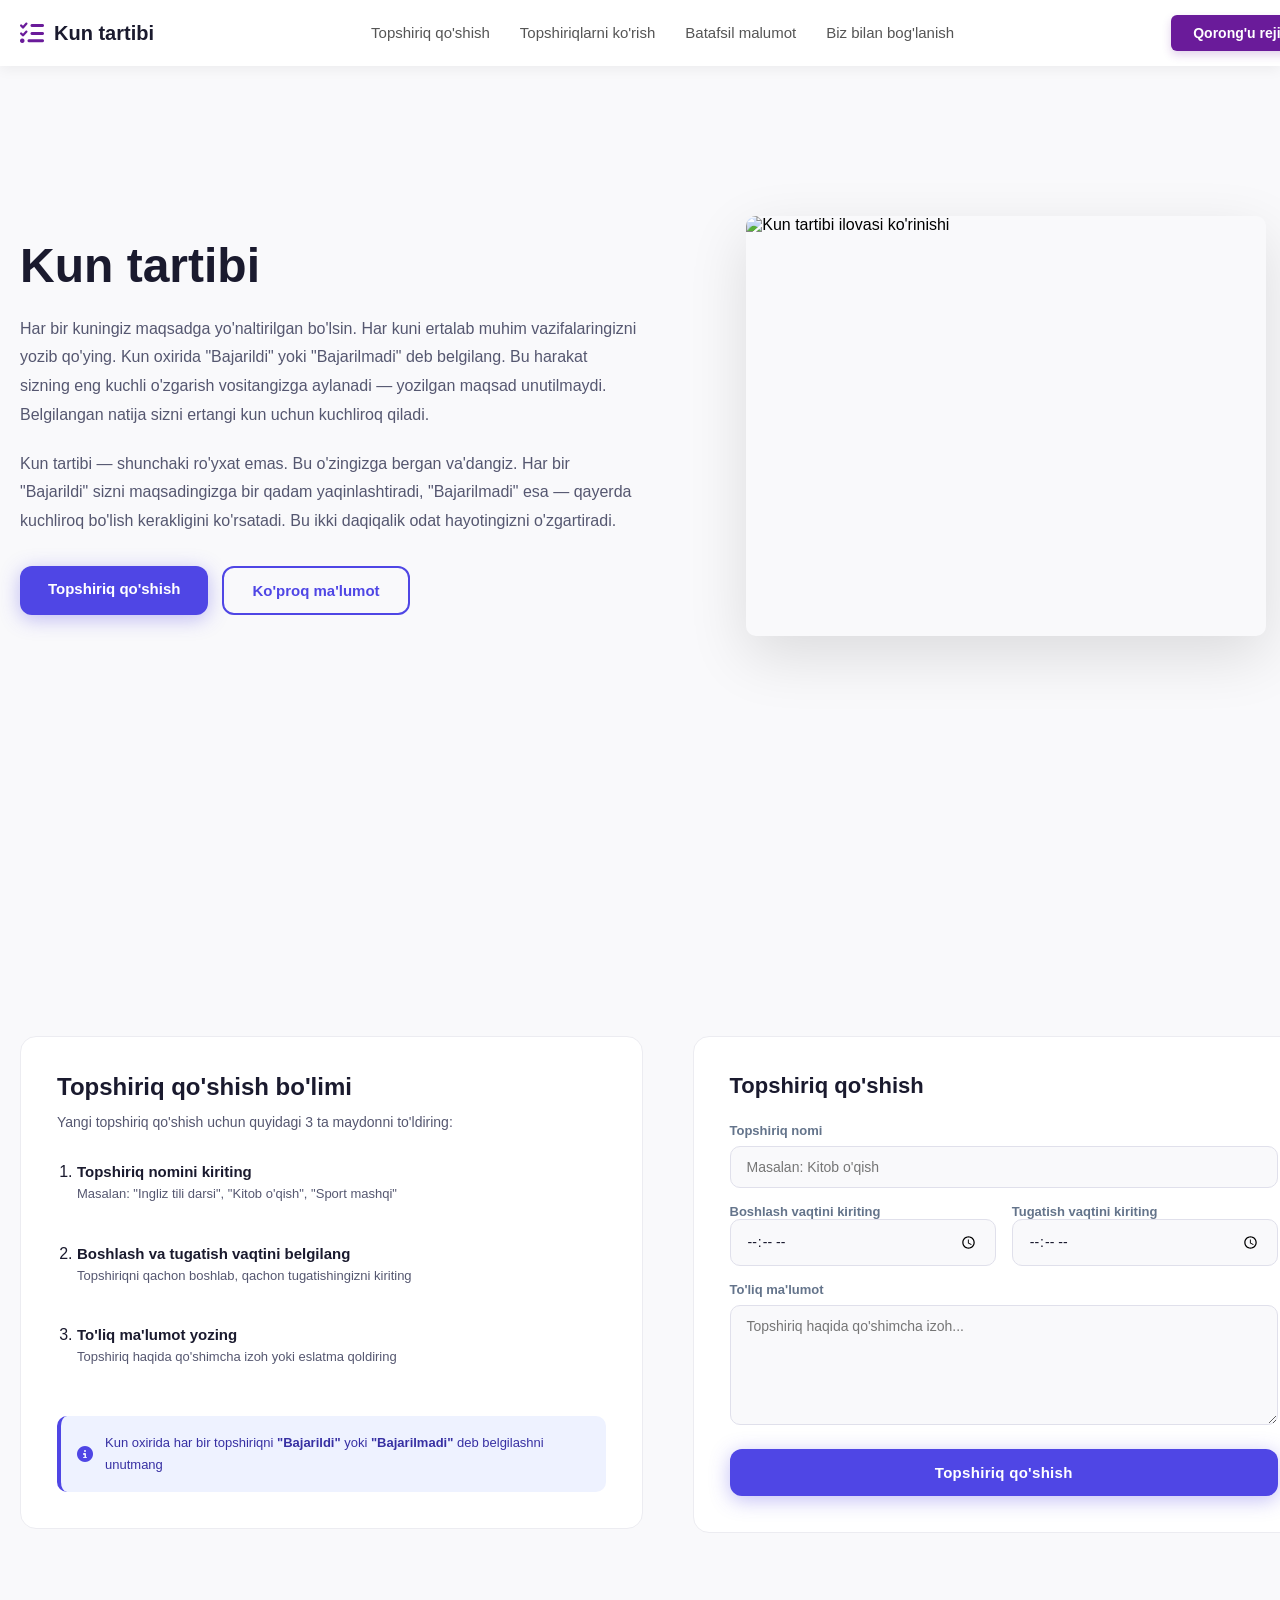
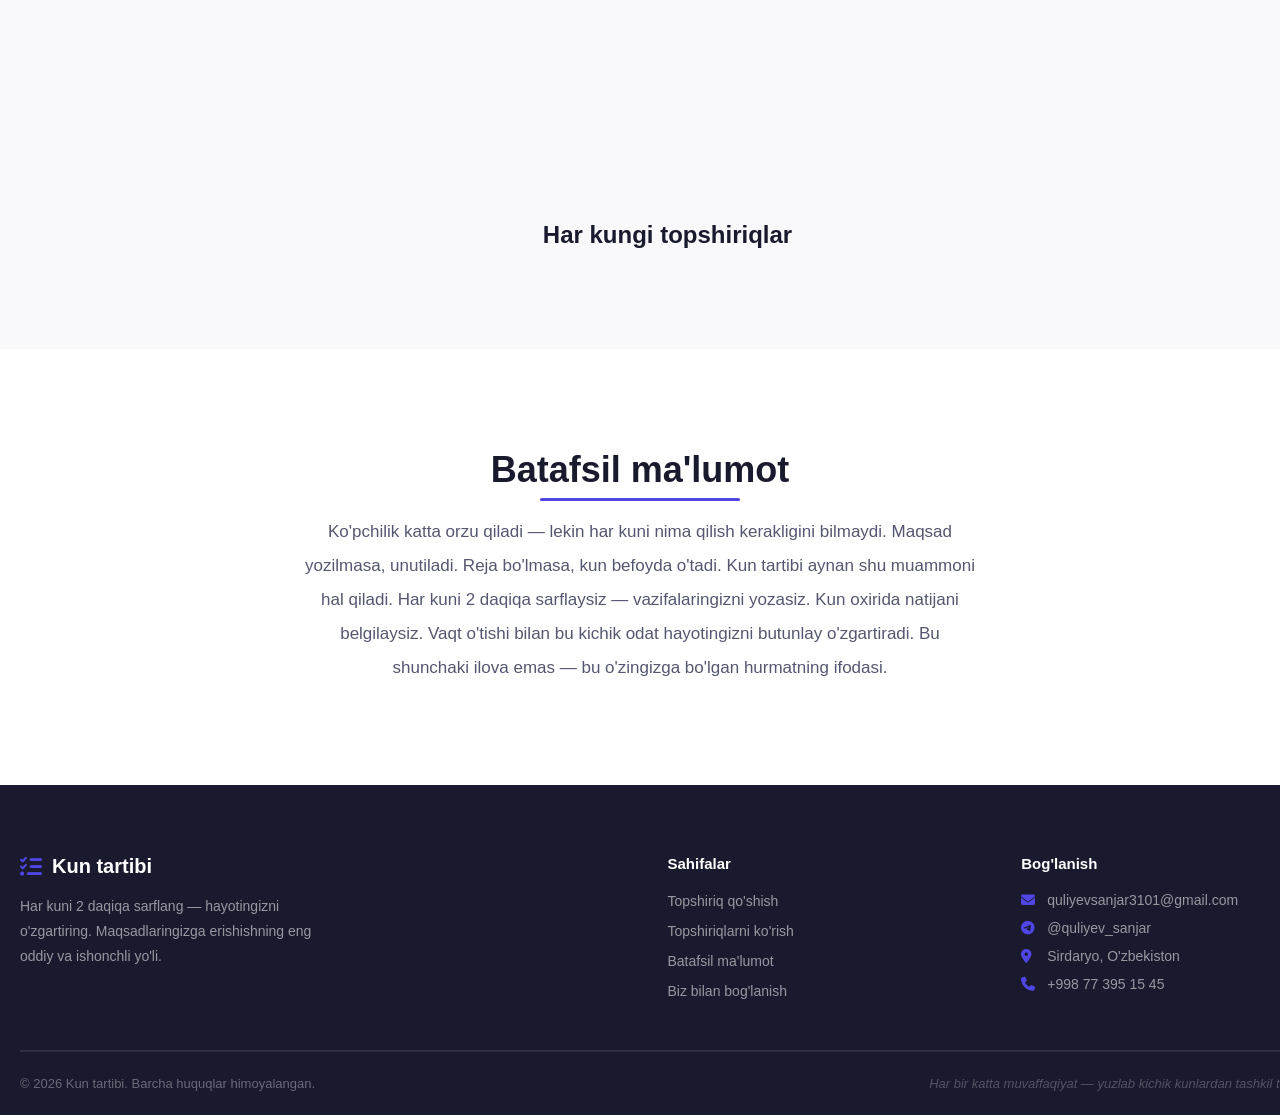
==== commit 2ea212f4: "loyigadeyarli tayyor" ====
--- a/index.html
+++ b/index.html
@@ -31,7 +31,7 @@
                         <a class="nav__link" href="#footer">Biz bilan bog'lanish</a>
                     </li>
                 </ul>
-                <button class="nav__btn" type="button">Fon rangini o'zgartirish</button>
+                <button class="nav__btn" type="button">Qorong'u rejim</button>
             </nav>
         </div>
     </header>
--- a/daily_routine.css
+++ b/daily_routine.css
@@ -387,7 +387,7 @@
 
 .form_info ol li {
     color: var(--text-primary);
-    margin-bottom: 16px;
+    margin-bottom: 20px;
 }
 
 .form_info ol li strong {
@@ -1027,4 +1027,613 @@
     transform: scale(0.98);
     opacity: 1;
     box-shadow: 0 2px 8px rgba(14, 165, 233, 0.3);
+}
+
+
+
+/* Responsive */
+
+/* ─── 1200px — Katta noutbuk ──────────────────────── */
+@media (max-width: 1200px) {
+
+    .contanier {
+        width: 100%;
+        padding: 0 32px;
+    }
+
+    /* Hero */
+    .hero {
+        padding-top: 100px;
+    }
+
+    .hero .contanier {
+        gap: 40px;
+    }
+
+    .hero__text h1 {
+        font-size: 40px;
+    }
+
+    .hero__img img {
+        max-width: 440px;
+        height: 360px;
+    }
+
+    /* Form Todo */
+    .form_todo .contanier {
+        gap: 32px;
+    }
+
+    /* Footer */
+    .footer__top {
+        gap: 40px;
+    }
+}
+
+/* ─── 992px — Kichik noutbuk / Planshet gorizontal ── */
+@media (max-width: 992px) {
+
+    /* Nav */
+    .nav__list {
+        gap: 18px;
+    }
+
+    .nav__link {
+        font-size: 13px;
+    }
+
+    .nav__btn {
+        padding: 9px 16px;
+        font-size: 13px;
+    }
+
+    /* Hero */
+    .hero {
+        min-height: auto;
+        padding: 100px 0 70px;
+    }
+
+    .hero .contanier {
+        flex-direction: column;
+        gap: 40px;
+        text-align: center;
+    }
+
+    .hero__text {
+        align-items: center;
+    }
+
+    .hero__text h1 {
+        font-size: 38px;
+    }
+
+    .hero__text p {
+        max-width: 600px;
+    }
+
+    .hero__btns {
+        justify-content: center;
+    }
+
+    .hero__img img {
+        max-width: 100%;
+        height: 320px;
+    }
+
+    /* Form Todo */
+    .form_todo {
+        min-height: auto;
+        padding: 60px 0;
+    }
+
+    .form_todo .contanier {
+        flex-direction: column;
+        gap: 28px;
+    }
+
+    .form_info,
+    .form {
+        width: 100%;
+        max-width: 600px;
+        margin: 0 auto;
+    }
+
+    /* About */
+    .about {
+        padding: 80px 0;
+    }
+
+    .about__title {
+        font-size: 30px;
+    }
+
+    .about__desc {
+        font-size: 15px;
+    }
+
+    /* Footer */
+    .footer__top {
+        flex-wrap: wrap;
+        gap: 32px;
+    }
+
+    .footer__brand {
+        flex: 1 1 100%;
+    }
+
+    .footer__links,
+    .footer__contact {
+        flex: 1 1 calc(50% - 16px);
+    }
+}
+
+/* ─── 768px — Planshet vertikal ──────────────────── */
+@media (max-width: 768px) {
+
+    /* Nav — hamburger tayyorlanadi */
+    .nav {
+        flex-wrap: wrap;
+        gap: 12px;
+        position: relative;
+    }
+
+    .nav__list {
+        display: none; /* JS bilan yoqsa bo'ladi, lekin hozir yashiramiz */
+        width: 100%;
+        flex-direction: column;
+        gap: 0;
+        background-color: var(--bg-primary);
+        border-top: 1px solid var(--border-color);
+        padding: 8px 0;
+    }
+
+    .nav__item {
+        border-bottom: 1px solid var(--border-color);
+    }
+
+    .nav__link {
+        display: block;
+        padding: 12px 0;
+        font-size: 14px;
+    }
+
+    .nav__link::after {
+        display: none;
+    }
+
+    /* Hero */
+    .hero {
+        padding: 90px 0 60px;
+    }
+
+    .hero__text h1 {
+        font-size: 32px;
+    }
+
+    .hero__text p {
+        font-size: 14px;
+    }
+
+    .hero__btns a {
+        padding: 12px 20px;
+        font-size: 14px;
+    }
+
+    .hero__img img {
+        height: 260px;
+        border-radius: 12px;
+    }
+
+    /* Form */
+    .form_info {
+        padding: 24px 20px;
+    }
+
+    .form_info h2 {
+        font-size: 20px;
+    }
+
+    .form {
+        padding: 24px 20px;
+    }
+
+    .form form h3 {
+        font-size: 18px;
+    }
+
+    /* Time inputs */
+    .time_todo {
+        flex-direction: column;
+        gap: 12px;
+    }
+
+    /* Cards */
+    .box_todo_cards {
+        padding: 60px 0 40px;
+    }
+
+    .todo_cards_title {
+        margin-bottom: 40px;
+    }
+
+    .todo_cards_title h1 {
+        font-size: 24px;
+    }
+
+    .todo_card {
+        width: 100%;
+        max-width: 340px;
+        margin: 12px 8px;
+    }
+
+    /* About */
+    .about {
+        padding: 70px 0;
+    }
+
+    .about__title {
+        font-size: 26px;
+    }
+
+    .about__title::after {
+        width: 140px;
+    }
+
+    .about__desc {
+        font-size: 14px;
+        line-height: 1.9;
+    }
+
+    /* Footer */
+    .footer {
+        padding: 50px 0 0;
+    }
+
+    .footer__top {
+        flex-direction: column;
+        gap: 28px;
+        padding-bottom: 36px;
+    }
+
+    .footer__brand,
+    .footer__links,
+    .footer__contact {
+        flex: unset;
+        width: 100%;
+    }
+
+    .footer__brand p {
+        max-width: 100%;
+    }
+
+    .footer__bottom {
+        flex-direction: column;
+        gap: 8px;
+        text-align: center;
+        padding: 20px 0;
+    }
+
+    /* Update Modal */
+    .upd_form {
+        padding: 0.75rem;
+    }
+
+    .upd_form form {
+        max-width: 100%;
+    }
+
+    .upd_time_todo {
+        grid-template-columns: 1fr;
+        gap: 0;
+    }
+}
+
+/* ─── 576px — Katta telefon ──────────────────────── */
+@media (max-width: 576px) {
+
+    .contanier {
+        padding: 0 16px;
+    }
+
+    /* Header */
+    header {
+        padding: 12px 0;
+    }
+
+    .nav__logo h3 {
+        font-size: 17px;
+    }
+
+    .nav__logo i {
+        font-size: 20px;
+    }
+
+    .nav__btn {
+        padding: 8px 14px;
+        font-size: 12px;
+    }
+
+    /* Hero */
+    .hero {
+        padding: 80px 0 50px;
+    }
+
+    .hero__text h1 {
+        font-size: 26px;
+        line-height: 1.3;
+    }
+
+    .hero__text p {
+        font-size: 13px;
+        line-height: 1.75;
+    }
+
+    .hero__btns {
+        flex-direction: column;
+        gap: 10px;
+        width: 100%;
+    }
+
+    .hero__btns a {
+        width: 100%;
+        text-align: center;
+        padding: 13px 20px;
+        border-radius: 10px;
+    }
+
+    .hero__img img {
+        height: 220px;
+    }
+
+    /* Form Todo */
+    .form_todo {
+        padding: 50px 0;
+    }
+
+    .form_info {
+        padding: 20px 16px;
+        border-radius: 12px;
+    }
+
+    .form_info h2 {
+        font-size: 18px;
+    }
+
+    .form_info > p {
+        font-size: 13px;
+    }
+
+    .form_info ol li strong {
+        font-size: 14px;
+    }
+
+    .form_info ol li p {
+        font-size: 12px;
+    }
+
+    .form_info__note {
+        padding: 12px;
+        gap: 10px;
+    }
+
+    .form_info__note p {
+        font-size: 12px;
+    }
+
+    .form {
+        padding: 20px 16px;
+        border-radius: 12px;
+    }
+
+    .form form h3 {
+        font-size: 17px;
+    }
+
+    .form form label {
+        font-size: 12px;
+    }
+
+    .form form input[type="text"],
+    .form form textarea {
+        padding: 10px 12px;
+        font-size: 13px;
+    }
+
+    .form_btn {
+        padding: 13px;
+        font-size: 14px;
+    }
+
+    /* Cards */
+    .todo_cards {
+        flex-direction: column;
+        align-items: center;
+    }
+
+    .todo_card {
+        width: 100%;
+        max-width: 100%;
+        margin: 10px 0;
+    }
+
+    /* About */
+    .about {
+        padding: 60px 0;
+    }
+
+    .about__title {
+        font-size: 22px;
+    }
+
+    .about__title::after {
+        width: 110px;
+        bottom: -8px;
+    }
+
+    .about__desc {
+        font-size: 13px;
+        line-height: 1.85;
+    }
+
+    /* Footer */
+    .footer {
+        padding: 40px 0 0;
+    }
+
+    .footer__logo h3 {
+        font-size: 17px;
+    }
+
+    .footer__logo i {
+        font-size: 18px;
+    }
+
+    .footer__brand p {
+        font-size: 13px;
+    }
+
+    .footer__links h4,
+    .footer__contact h4 {
+        font-size: 14px;
+        margin-bottom: 14px;
+    }
+
+    .footer__links ul li a,
+    .footer__contact ul li {
+        font-size: 13px;
+    }
+
+    .footer__bottom p {
+        font-size: 12px;
+    }
+
+    /* Update Modal */
+    .upd_form form h3 {
+        font-size: 15px;
+        padding: 1rem 1.25rem;
+    }
+
+    .upd_form form > label,
+    .upd_form form > input,
+    .upd_form form > textarea,
+    .upd_time_todo {
+        padding-left: 1.25rem;
+        padding-right: 1.25rem;
+    }
+
+    .upd_form_btn {
+        width: calc(100% - 2.5rem);
+        margin: 1rem 1.25rem 1.25rem;
+        padding: 11px;
+        font-size: 13px;
+    }
+
+    #upd_form_body {
+        padding: 8px 1.25rem;
+        height: 70px;
+    }
+}
+
+/* ─── 400px — Kichik telefon ─────────────────────── */
+@media (max-width: 400px) {
+
+    .contanier {
+        padding: 0 12px;
+    }
+
+    /* Nav */
+    .nav__logo h3 {
+        font-size: 15px;
+    }
+
+    .nav__btn {
+        padding: 7px 12px;
+        font-size: 11px;
+    }
+
+    /* Hero */
+    .hero__text h1 {
+        font-size: 22px;
+    }
+
+    .hero__text p {
+        font-size: 12px;
+    }
+
+    .hero__btns a {
+        padding: 11px 16px;
+        font-size: 13px;
+        border-radius: 8px;
+    }
+
+    .hero__img img {
+        height: 190px;
+    }
+
+    /* Form */
+    .form_info,
+    .form {
+        padding: 16px 14px;
+        border-radius: 10px;
+    }
+
+    .form_info h2 {
+        font-size: 16px;
+    }
+
+    .form form h3 {
+        font-size: 15px;
+    }
+
+    .form form input[type="text"],
+    .form form textarea {
+        padding: 9px 10px;
+        font-size: 12px;
+    }
+
+    .form_btn {
+        padding: 12px;
+        font-size: 13px;
+        border-radius: 10px;
+    }
+
+    /* Cards */
+    .todo_card {
+        padding: 8px;
+        border-radius: 12px;
+    }
+
+    .todo_card h3 {
+        font-size: 13px;
+    }
+
+    .todo_card > p {
+        font-size: 11px;
+    }
+
+    .upd_btn,
+    .delete_btn {
+        font-size: 11px;
+        padding: 8px;
+    }
+
+    /* About */
+    .about__title {
+        font-size: 20px;
+    }
+
+    .about__desc {
+        font-size: 12px;
+    }
+
+    /* Footer */
+    .footer__brand p,
+    .footer__links ul li a,
+    .footer__contact ul li {
+        font-size: 12px;
+    }
+
+    .footer__bottom p {
+        font-size: 11px;
+    }
 }
